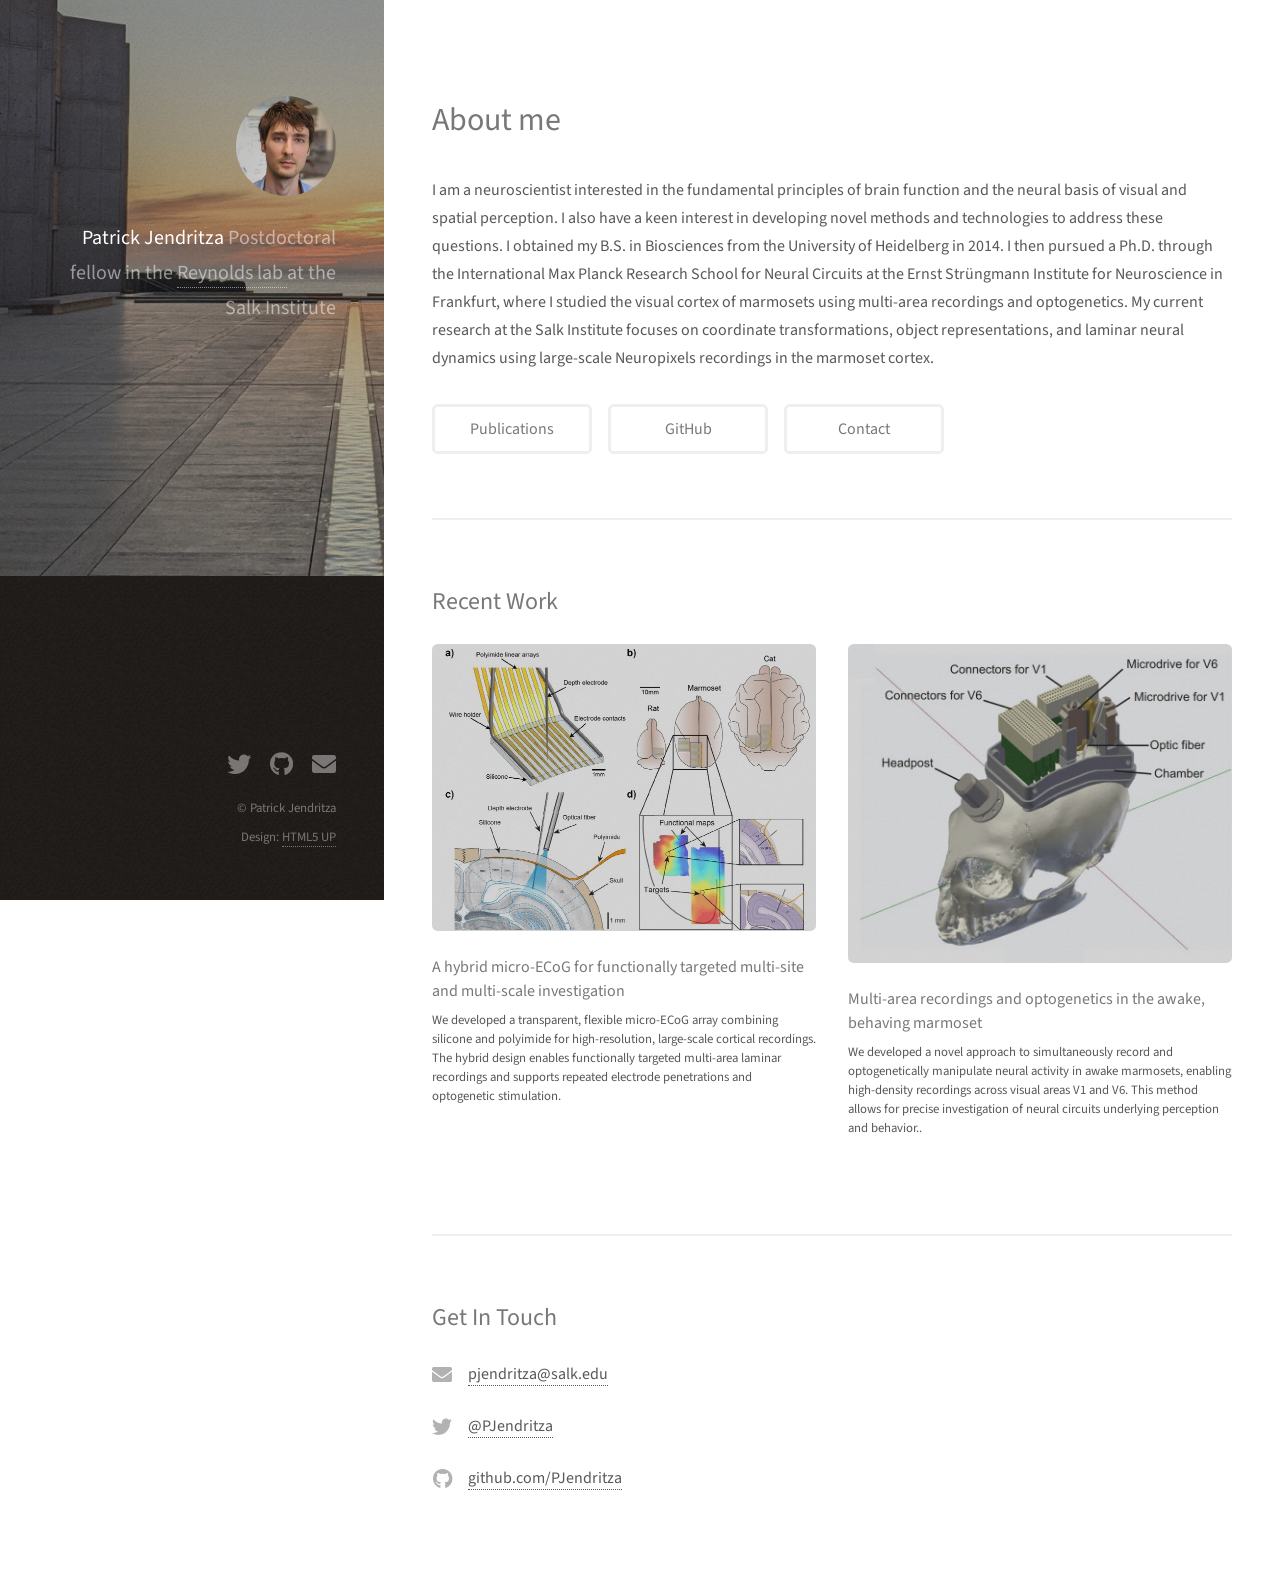
==== index.html @ 0cc7e385 "Update index.html" ====
<!DOCTYPE HTML>
<!--
	Strata by HTML5 UP
	html5up.net | @ajlkn
	Free for personal and commercial use under the CCA 3.0 license (html5up.net/license)
-->
<html>
	<head>
		<title>P.Jendritza</title>
		<meta charset="utf-8" />
		<meta name="viewport" content="width=device-width, initial-scale=1, user-scalable=no" />
		<link rel="stylesheet" href="assets/css/main.css" />
	</head>
	<body class="is-preload">

	<!-- Header -->
	<header id="header">
		<div class="inner">
			<a href="#" class="image avatar"><img src="images/avatar.jpg" alt="" /></a>
			<h1><strong>Patrick Jendritza</strong> <br />Postdoctoral fellow <br />in the <a href="https://reynolds.salk.edu/">Reynolds lab </a><br />at the Salk Institute</h1> 
		</div>
	</header>

	<!-- Main -->
	<div id="main">

		<!-- About -->
		<section id="about">
			<header class="major">
				<h2>About me</h2>
			</header>
			<p>I am a neuroscientist interested in the fundamental principles of brain function and the neural basis of visual and spatial perception. I also have a keen interest in developing novel methods and technologies to address these questions. I obtained my B.S. in Biosciences from the University of Heidelberg in 2014. I then pursued a Ph.D. through the International Max Planck Research School for Neural Circuits at the Ernst Strüngmann Institute for Neuroscience in Frankfurt, where I studied the visual cortex of marmosets using multi-area recordings and optogenetics. My current research at the Salk Institute focuses on coordinate transformations, object representations, and laminar neural dynamics using large-scale Neuropixels recordings in the marmoset cortex.
			</p>
		<ul class="actions">
			<li><a href="https://scholar.google.com/citations?user=TQZ0CTwAAAAJ" class="button" target="_blank">Publications</a></li>
			<li><a href="https://github.com/PJendritza" class="button" target="_blank">GitHub</a></li>
			<li><a href="#contact" class="button">Contact</a></li>

		</ul>

		</section>

		<!-- Research / Recent Work -->
		<section id="work">
			<h2>Recent Work</h2>
			<div class="row">
				<!-- Example work items -->
								<article class="col-6 col-12-xsmall work-item">
					<a href="https://www.biorxiv.org/content/10.1101/2024.12.18.629147" class="image fit thumb"><img src="images/thumbs/02.jpg" alt="" /></a>
					<h3>A hybrid micro-ECoG for functionally targeted multi-site and multi-scale investigation</h3>
					<p>We developed a transparent, flexible micro-ECoG array combining silicone and polyimide for high-resolution, large-scale cortical recordings. The hybrid design enables functionally targeted multi-area laminar recordings and supports repeated electrode penetrations and optogenetic stimulation.</p>
				</article>
				<article class="col-6 col-12-xsmall work-item">
					<a href="https://www.nature.com/articles/s41467-023-36217-5" class="image fit thumb"><img src="images/thumbs/01.jpg" alt="" /></a>
					<h3>Multi-area recordings and optogenetics in the awake, behaving marmoset</h3>
					<p>We developed a novel approach to simultaneously record and optogenetically manipulate neural activity in awake marmosets, enabling high-density recordings across visual areas V1 and V6. This method allows for precise investigation of neural circuits underlying perception and behavior..</p>
				</article>

			</div>
			<ul class="actions">
				
			</ul>
		</section>


		<!-- Contact -->
		<section id="contact">
			<h2>Get In Touch</h2>

			<div class="row">
				<div class="col-8 col-12-small">

				</div>
				<div class="col-8 col-12-small">
					<ul class="labeled-icons">
						<li>
							<h3 class="icon solid fa-envelope"><span class="label">Email</span></h3>
							<a href="mailto:pjendritza@salk.edu">pjendritza@salk.edu</a>
						</li>
						<li>
							<h3 class="icon brands fa-twitter"><span class="label">Twitter</span></h3>
							<a href="https://x.com/PJendritza">@PJendritza</a>
						</li>
						<li>
							<h3 class="icon brands fa-github"><span class="label">Github</span></h3>
							<a href="https://github.com/PJendritza">github.com/PJendritza</a>
						</li>
					</ul>
				</div>
			</div>
		</section>

	</div>

	<!-- Footer -->
	<footer id="footer">
		<div class="inner">
			<ul class="icons">
				<li><a href="https://x.com/PJendritza" class="icon brands fa-twitter"><span class="label">Twitter</span></a></li>
				<li><a href="https://github.com/PJendritza" class="icon brands fa-github"><span class="label">Github</span></a></li>
				<li><a href="mailto:pjendritza@salk.edu" class="icon solid fa-envelope"><span class="label">Email</span></a></li>
			</ul>
			<ul class="copyright">
				<li>&copy; Patrick Jendritza</li><li>Design: <a href="http://html5up.net">HTML5 UP</a></li>
			</ul>
		</div>
	</footer>

	<!-- Scripts -->
	<script src="assets/js/jquery.min.js"></script>
	<script src="assets/js/jquery.poptrox.min.js"></script>
	<script src="assets/js/browser.min.js"></script>
	<script src="assets/js/breakpoints.min.js"></script>
	<script src="assets/js/util.js"></script>
	<script src="assets/js/main.js"></script>

</body>
---- assets/css/main.css ----
@import url("fontawesome-all.min.css");
@import url("https://fonts.googleapis.com/css?family=Source+Sans+Pro:400,400italic");

/*
	Strata by HTML5 UP
	html5up.net | @ajlkn
	Free for personal and commercial use under the CCA 3.0 license (html5up.net/license)
*/

html, body, div, span, applet, object,
iframe, h1, h2, h3, h4, h5, h6, p, blockquote,
pre, a, abbr, acronym, address, big, cite,
code, del, dfn, em, img, ins, kbd, q, s, samp,
small, strike, strong, sub, sup, tt, var, b,
u, i, center, dl, dt, dd, ol, ul, li, fieldset,
form, label, legend, table, caption, tbody,
tfoot, thead, tr, th, td, article, aside,
canvas, details, embed, figure, figcaption,
footer, header, hgroup, menu, nav, output, ruby,
section, summary, time, mark, audio, video {
	margin: 0;
	padding: 0;
	border: 0;
	font-size: 100%;
	font: inherit;
	vertical-align: baseline;}

article, aside, details, figcaption, figure,
footer, header, hgroup, menu, nav, section {
	display: block;}

body {
	line-height: 1;
}

ol, ul {
	list-style: none;
}

blockquote, q {
	quotes: none;
}

	blockquote:before, blockquote:after, q:before, q:after {
		content: '';
		content: none;
	}

table {
	border-collapse: collapse;
	border-spacing: 0;
}

body {
	-webkit-text-size-adjust: none;
}

mark {
	background-color: transparent;
	color: inherit;
}

input::-moz-focus-inner {
	border: 0;
	padding: 0;
}

input, select, textarea {
	-moz-appearance: none;
	-webkit-appearance: none;
	-ms-appearance: none;
	appearance: none;
}

/* Basic */

	html {
		box-sizing: border-box;
	}

	*, *:before, *:after {
		box-sizing: inherit;
	}

	body {
		background: #fff;
	}

		body.is-preload *, body.is-preload *:before, body.is-preload *:after {
			-moz-animation: none !important;
			-webkit-animation: none !important;
			-ms-animation: none !important;
			animation: none !important;
			-moz-transition: none !important;
			-webkit-transition: none !important;
			-ms-transition: none !important;
			transition: none !important;
		}

	body, input, select, textarea {
		color: #585858;
		font-family: "Source Sans Pro", Helvetica, sans-serif;
		font-size: 16pt;
		font-weight: 400;
		line-height: 1.75em;
	}

	a {
		-moz-transition: color 0.2s ease-in-out, border-color 0.2s ease-in-out;
		-webkit-transition: color 0.2s ease-in-out, border-color 0.2s ease-in-out;
		-ms-transition: color 0.2s ease-in-out, border-color 0.2s ease-in-out;
		transition: color 0.2s ease-in-out, border-color 0.2s ease-in-out;
		border-bottom: dotted 1px;
		color: #49bf9d;
		text-decoration: none;
	}

		a:hover {
			border-bottom-color: transparent;
			color: #49bf9d !important;
			text-decoration: none;
		}

	strong, b {
		color: #787878;
		font-weight: 400;
	}

	em, i {
		font-style: italic;
	}

	p {
		margin: 0 0 2em 0;
	}

	h1, h2, h3, h4, h5, h6 {
		color: #787878;
		font-weight: 400;
		line-height: 1em;
		margin: 0 0 1em 0;
	}

		h1 a, h2 a, h3 a, h4 a, h5 a, h6 a {
			color: inherit;
			text-decoration: none;
		}

	h1 {
		font-size: 2em;
		line-height: 1.5em;
	}

	h2 {
		font-size: 1.5em;
		line-height: 1.5em;
	}

	h3 {
		font-size: 1.25em;
		line-height: 1.5em;
	}

	h4 {
		font-size: 1.1em;
		line-height: 1.5em;
	}

	h5 {
		font-size: 0.9em;
		line-height: 1.5em;
	}

	h6 {
		font-size: 0.7em;
		line-height: 1.5em;
	}

	sub {
		font-size: 0.8em;
		position: relative;
		top: 0.5em;
	}

	sup {
		font-size: 0.8em;
		position: relative;
		top: -0.5em;
	}

	hr {
		border: 0;
		border-bottom: solid 2px #efefef;
		margin: 2em 0;
	}

		hr.major {
			margin: 3em 0;
		}

	blockquote {
		border-left: solid 6px #efefef;
		font-style: italic;
		margin: 0 0 2em 0;
		padding: 0.5em 0 0.5em 1.5em;
	}

	code {
		background: #f7f7f7;
		border-radius: 0.35em;
		border: solid 2px #efefef;
		font-family: "Courier New", monospace;
		font-size: 0.9em;
		margin: 0 0.25em;
		padding: 0.25em 0.65em;
	}

	pre {
		-webkit-overflow-scrolling: touch;
		font-family: "Courier New", monospace;
		font-size: 0.9em;
		margin: 0 0 2em 0;
	}

		pre code {
			display: block;
			line-height: 1.75em;
			padding: 1em 1.5em;
			overflow-x: auto;
		}

	.align-left {
		text-align: left;
	}

	.align-center {
		text-align: center;
	}

	.align-right {
		text-align: right;
	}

/* Container */

	.container {
		margin: 0 auto;
		max-width: calc(100% - 4em);
		width: 100%;
	}

		.container.xsmall {
			width: 25%;
		}

		.container.small {
			width: 50%;
		}

		.container.medium {
			width: 75%;
		}

		.container.large {
			width: 125%;
		}

		.container.xlarge {
			width: 150%;
		}

		.container.max {
			width: 100%;
		}

		@media screen and (max-width: 980px) {

			.container {
				width: 100% !important;
				max-width: 100% !important;
			}

		}

		@media screen and (max-width: 480px) {

			.container {
				max-width: calc(100% - 3em);
			}

		}

/* Row */

	.row {
		display: flex;
		flex-wrap: wrap;
		box-sizing: border-box;
		align-items: stretch;
	}

		.row > * {
			box-sizing: border-box;
		}

		.row.gtr-uniform > * > :last-child {
			margin-bottom: 0;
		}

		.row.aln-left {
			justify-content: flex-start;
		}

		.row.aln-center {
			justify-content: center;
		}

		.row.aln-right {
			justify-content: flex-end;
		}

		.row.aln-top {
			align-items: flex-start;
		}

		.row.aln-middle {
			align-items: center;
		}

		.row.aln-bottom {
			align-items: flex-end;
		}

		.row > .imp {
			order: -1;
		}

		.row > .col-1 {
			width: 8.33333%;
		}

		.row > .off-1 {
			margin-left: 8.33333%;
		}

		.row > .col-2 {
			width: 16.66667%;
		}

		.row > .off-2 {
			margin-left: 16.66667%;
		}

		.row > .col-3 {
			width: 25%;
		}

		.row > .off-3 {
			margin-left: 25%;
		}

		.row > .col-4 {
			width: 33.33333%;
		}

		.row > .off-4 {
			margin-left: 33.33333%;
		}

		.row > .col-5 {
			width: 41.66667%;
		}

		.row > .off-5 {
			margin-left: 41.66667%;
		}

		.row > .col-6 {
			width: 50%;
		}

		.row > .off-6 {
			margin-left: 50%;
		}

		.row > .col-7 {
			width: 58.33333%;
		}

		.row > .off-7 {
			margin-left: 58.33333%;
		}

		.row > .col-8 {
			width: 66.66667%;
		}

		.row > .off-8 {
			margin-left: 66.66667%;
		}

		.row > .col-9 {
			width: 75%;
		}

		.row > .off-9 {
			margin-left: 75%;
		}

		.row > .col-10 {
			width: 83.33333%;
		}

		.row > .off-10 {
			margin-left: 83.33333%;
		}

		.row > .col-11 {
			width: 91.66667%;
		}

		.row > .off-11 {
			margin-left: 91.66667%;
		}

		.row > .col-12 {
			width: 100%;
		}

		.row > .off-12 {
			margin-left: 100%;
		}

		.row.gtr-0 {
			margin-top: 0;
			margin-left: 0em;
		}

			.row.gtr-0 > * {
				padding: 0 0 0 0em;
			}

			.row.gtr-0.gtr-uniform {
				margin-top: 0em;
			}

				.row.gtr-0.gtr-uniform > * {
					padding-top: 0em;
				}

		.row.gtr-25 {
			margin-top: 0;
			margin-left: -0.625em;
		}

			.row.gtr-25 > * {
				padding: 0 0 0 0.625em;
			}

			.row.gtr-25.gtr-uniform {
				margin-top: -0.625em;
			}

				.row.gtr-25.gtr-uniform > * {
					padding-top: 0.625em;
				}

		.row.gtr-50 {
			margin-top: 0;
			margin-left: -1.25em;
		}

			.row.gtr-50 > * {
				padding: 0 0 0 1.25em;
			}

			.row.gtr-50.gtr-uniform {
				margin-top: -1.25em;
			}

				.row.gtr-50.gtr-uniform > * {
					padding-top: 1.25em;
				}

		.row {
			margin-top: 0;
			margin-left: -2.5em;
		}

			.row > * {
				padding: 0 0 0 2.5em;
			}

			.row.gtr-uniform {
				margin-top: -2.5em;
			}

				.row.gtr-uniform > * {
					padding-top: 2.5em;
				}

		.row.gtr-150 {
			margin-top: 0;
			margin-left: -3.75em;
		}

			.row.gtr-150 > * {
				padding: 0 0 0 3.75em;
			}

			.row.gtr-150.gtr-uniform {
				margin-top: -3.75em;
			}

				.row.gtr-150.gtr-uniform > * {
					padding-top: 3.75em;
				}

		.row.gtr-200 {
			margin-top: 0;
			margin-left: -5em;
		}

			.row.gtr-200 > * {
				padding: 0 0 0 5em;
			}

			.row.gtr-200.gtr-uniform {
				margin-top: -5em;
			}

				.row.gtr-200.gtr-uniform > * {
					padding-top: 5em;
				}

		@media screen and (max-width: 1800px) {

			.row {
				display: flex;
				flex-wrap: wrap;
				box-sizing: border-box;
				align-items: stretch;
			}

				.row > * {
					box-sizing: border-box;
				}

				.row.gtr-uniform > * > :last-child {
					margin-bottom: 0;
				}

				.row.aln-left {
					justify-content: flex-start;
				}

				.row.aln-center {
					justify-content: center;
				}

				.row.aln-right {
					justify-content: flex-end;
				}

				.row.aln-top {
					align-items: flex-start;
				}

				.row.aln-middle {
					align-items: center;
				}

				.row.aln-bottom {
					align-items: flex-end;
				}

				.row > .imp-xlarge {
					order: -1;
				}

				.row > .col-1-xlarge {
					width: 8.33333%;
				}

				.row > .off-1-xlarge {
					margin-left: 8.33333%;
				}

				.row > .col-2-xlarge {
					width: 16.66667%;
				}

				.row > .off-2-xlarge {
					margin-left: 16.66667%;
				}

				.row > .col-3-xlarge {
					width: 25%;
				}

				.row > .off-3-xlarge {
					margin-left: 25%;
				}

				.row > .col-4-xlarge {
					width: 33.33333%;
				}

				.row > .off-4-xlarge {
					margin-left: 33.33333%;
				}

				.row > .col-5-xlarge {
					width: 41.66667%;
				}

				.row > .off-5-xlarge {
					margin-left: 41.66667%;
				}

				.row > .col-6-xlarge {
					width: 50%;
				}

				.row > .off-6-xlarge {
					margin-left: 50%;
				}

				.row > .col-7-xlarge {
					width: 58.33333%;
				}

				.row > .off-7-xlarge {
					margin-left: 58.33333%;
				}

				.row > .col-8-xlarge {
					width: 66.66667%;
				}

				.row > .off-8-xlarge {
					margin-left: 66.66667%;
				}

				.row > .col-9-xlarge {
					width: 75%;
				}

				.row > .off-9-xlarge {
					margin-left: 75%;
				}

				.row > .col-10-xlarge {
					width: 83.33333%;
				}

				.row > .off-10-xlarge {
					margin-left: 83.33333%;
				}

				.row > .col-11-xlarge {
					width: 91.66667%;
				}

				.row > .off-11-xlarge {
					margin-left: 91.66667%;
				}

				.row > .col-12-xlarge {
					width: 100%;
				}

				.row > .off-12-xlarge {
					margin-left: 100%;
				}

				.row.gtr-0 {
					margin-top: 0;
					margin-left: 0em;
				}

					.row.gtr-0 > * {
						padding: 0 0 0 0em;
					}

					.row.gtr-0.gtr-uniform {
						margin-top: 0em;
					}

						.row.gtr-0.gtr-uniform > * {
							padding-top: 0em;
						}

				.row.gtr-25 {
					margin-top: 0;
					margin-left: -0.625em;
				}

					.row.gtr-25 > * {
						padding: 0 0 0 0.625em;
					}

					.row.gtr-25.gtr-uniform {
						margin-top: -0.625em;
					}

						.row.gtr-25.gtr-uniform > * {
							padding-top: 0.625em;
						}

				.row.gtr-50 {
					margin-top: 0;
					margin-left: -1.25em;
				}

					.row.gtr-50 > * {
						padding: 0 0 0 1.25em;
					}

					.row.gtr-50.gtr-uniform {
						margin-top: -1.25em;
					}

						.row.gtr-50.gtr-uniform > * {
							padding-top: 1.25em;
						}

				.row {
					margin-top: 0;
					margin-left: -2.5em;
				}

					.row > * {
						padding: 0 0 0 2.5em;
					}

					.row.gtr-uniform {
						margin-top: -2.5em;
					}

						.row.gtr-uniform > * {
							padding-top: 2.5em;
						}

				.row.gtr-150 {
					margin-top: 0;
					margin-left: -3.75em;
				}

					.row.gtr-150 > * {
						padding: 0 0 0 3.75em;
					}

					.row.gtr-150.gtr-uniform {
						margin-top: -3.75em;
					}

						.row.gtr-150.gtr-uniform > * {
							padding-top: 3.75em;
						}

				.row.gtr-200 {
					margin-top: 0;
					margin-left: -5em;
				}

					.row.gtr-200 > * {
						padding: 0 0 0 5em;
					}

					.row.gtr-200.gtr-uniform {
						margin-top: -5em;
					}

						.row.gtr-200.gtr-uniform > * {
							padding-top: 5em;
						}

		}

		@media screen and (max-width: 1280px) {

			.row {
				display: flex;
				flex-wrap: wrap;
				box-sizing: border-box;
				align-items: stretch;
			}

				.row > * {
					box-sizing: border-box;
				}

				.row.gtr-uniform > * > :last-child {
					margin-bottom: 0;
				}

				.row.aln-left {
					justify-content: flex-start;
				}

				.row.aln-center {
					justify-content: center;
				}

				.row.aln-right {
					justify-content: flex-end;
				}

				.row.aln-top {
					align-items: flex-start;
				}

				.row.aln-middle {
					align-items: center;
				}

				.row.aln-bottom {
					align-items: flex-end;
				}

				.row > .imp-large {
					order: -1;
				}

				.row > .col-1-large {
					width: 8.33333%;
				}

				.row > .off-1-large {
					margin-left: 8.33333%;
				}

				.row > .col-2-large {
					width: 16.66667%;
				}

				.row > .off-2-large {
					margin-left: 16.66667%;
				}

				.row > .col-3-large {
					width: 25%;
				}

				.row > .off-3-large {
					margin-left: 25%;
				}

				.row > .col-4-large {
					width: 33.33333%;
				}

				.row > .off-4-large {
					margin-left: 33.33333%;
				}

				.row > .col-5-large {
					width: 41.66667%;
				}

				.row > .off-5-large {
					margin-left: 41.66667%;
				}

				.row > .col-6-large {
					width: 50%;
				}

				.row > .off-6-large {
					margin-left: 50%;
				}

				.row > .col-7-large {
					width: 58.33333%;
				}

				.row > .off-7-large {
					margin-left: 58.33333%;
				}

				.row > .col-8-large {
					width: 66.66667%;
				}

				.row > .off-8-large {
					margin-left: 66.66667%;
				}

				.row > .col-9-large {
					width: 75%;
				}

				.row > .off-9-large {
					margin-left: 75%;
				}

				.row > .col-10-large {
					width: 83.33333%;
				}

				.row > .off-10-large {
					margin-left: 83.33333%;
				}

				.row > .col-11-large {
					width: 91.66667%;
				}

				.row > .off-11-large {
					margin-left: 91.66667%;
				}

				.row > .col-12-large {
					width: 100%;
				}

				.row > .off-12-large {
					margin-left: 100%;
				}

				.row.gtr-0 {
					margin-top: 0;
					margin-left: 0em;
				}

					.row.gtr-0 > * {
						padding: 0 0 0 0em;
					}

					.row.gtr-0.gtr-uniform {
						margin-top: 0em;
					}

						.row.gtr-0.gtr-uniform > * {
							padding-top: 0em;
						}

				.row.gtr-25 {
					margin-top: 0;
					margin-left: -0.5em;
				}

					.row.gtr-25 > * {
						padding: 0 0 0 0.5em;
					}

					.row.gtr-25.gtr-uniform {
						margin-top: -0.5em;
					}

						.row.gtr-25.gtr-uniform > * {
							padding-top: 0.5em;
						}

				.row.gtr-50 {
					margin-top: 0;
					margin-left: -1em;
				}

					.row.gtr-50 > * {
						padding: 0 0 0 1em;
					}

					.row.gtr-50.gtr-uniform {
						margin-top: -1em;
					}

						.row.gtr-50.gtr-uniform > * {
							padding-top: 1em;
						}

				.row {
					margin-top: 0;
					margin-left: -2em;
				}

					.row > * {
						padding: 0 0 0 2em;
					}

					.row.gtr-uniform {
						margin-top: -2em;
					}

						.row.gtr-uniform > * {
							padding-top: 2em;
						}

				.row.gtr-150 {
					margin-top: 0;
					margin-left: -3em;
				}

					.row.gtr-150 > * {
						padding: 0 0 0 3em;
					}

					.row.gtr-150.gtr-uniform {
						margin-top: -3em;
					}

						.row.gtr-150.gtr-uniform > * {
							padding-top: 3em;
						}

				.row.gtr-200 {
					margin-top: 0;
					margin-left: -4em;
				}

					.row.gtr-200 > * {
						padding: 0 0 0 4em;
					}

					.row.gtr-200.gtr-uniform {
						margin-top: -4em;
					}

						.row.gtr-200.gtr-uniform > * {
							padding-top: 4em;
						}

		}

		@media screen and (max-width: 980px) {

			.row {
				display: flex;
				flex-wrap: wrap;
				box-sizing: border-box;
				align-items: stretch;
			}

				.row > * {
					box-sizing: border-box;
				}

				.row.gtr-uniform > * > :last-child {
					margin-bottom: 0;
				}

				.row.aln-left {
					justify-content: flex-start;
				}

				.row.aln-center {
					justify-content: center;
				}

				.row.aln-right {
					justify-content: flex-end;
				}

				.row.aln-top {
					align-items: flex-start;
				}

				.row.aln-middle {
					align-items: center;
				}

				.row.aln-bottom {
					align-items: flex-end;
				}

				.row > .imp-medium {
					order: -1;
				}

				.row > .col-1-medium {
					width: 8.33333%;
				}

				.row > .off-1-medium {
					margin-left: 8.33333%;
				}

				.row > .col-2-medium {
					width: 16.66667%;
				}

				.row > .off-2-medium {
					margin-left: 16.66667%;
				}

				.row > .col-3-medium {
					width: 25%;
				}

				.row > .off-3-medium {
					margin-left: 25%;
				}

				.row > .col-4-medium {
					width: 33.33333%;
				}

				.row > .off-4-medium {
					margin-left: 33.33333%;
				}

				.row > .col-5-medium {
					width: 41.66667%;
				}

				.row > .off-5-medium {
					margin-left: 41.66667%;
				}

				.row > .col-6-medium {
					width: 50%;
				}

				.row > .off-6-medium {
					margin-left: 50%;
				}

				.row > .col-7-medium {
					width: 58.33333%;
				}

				.row > .off-7-medium {
					margin-left: 58.33333%;
				}

				.row > .col-8-medium {
					width: 66.66667%;
				}

				.row > .off-8-medium {
					margin-left: 66.66667%;
				}

				.row > .col-9-medium {
					width: 75%;
				}

				.row > .off-9-medium {
					margin-left: 75%;
				}

				.row > .col-10-medium {
					width: 83.33333%;
				}

				.row > .off-10-medium {
					margin-left: 83.33333%;
				}

				.row > .col-11-medium {
					width: 91.66667%;
				}

				.row > .off-11-medium {
					margin-left: 91.66667%;
				}

				.row > .col-12-medium {
					width: 100%;
				}

				.row > .off-12-medium {
					margin-left: 100%;
				}

				.row.gtr-0 {
					margin-top: 0;
					margin-left: 0em;
				}

					.row.gtr-0 > * {
						padding: 0 0 0 0em;
					}

					.row.gtr-0.gtr-uniform {
						margin-top: 0em;
					}

						.row.gtr-0.gtr-uniform > * {
							padding-top: 0em;
						}

				.row.gtr-25 {
					margin-top: 0;
					margin-left: -0.5em;
				}

					.row.gtr-25 > * {
						padding: 0 0 0 0.5em;
					}

					.row.gtr-25.gtr-uniform {
						margin-top: -0.5em;
					}

						.row.gtr-25.gtr-uniform > * {
							padding-top: 0.5em;
						}

				.row.gtr-50 {
					margin-top: 0;
					margin-left: -1em;
				}

					.row.gtr-50 > * {
						padding: 0 0 0 1em;
					}

					.row.gtr-50.gtr-uniform {
						margin-top: -1em;
					}

						.row.gtr-50.gtr-uniform > * {
							padding-top: 1em;
						}

				.row {
					margin-top: 0;
					margin-left: -2em;
				}

					.row > * {
						padding: 0 0 0 2em;
					}

					.row.gtr-uniform {
						margin-top: -2em;
					}

						.row.gtr-uniform > * {
							padding-top: 2em;
						}

				.row.gtr-150 {
					margin-top: 0;
					margin-left: -3em;
				}

					.row.gtr-150 > * {
						padding: 0 0 0 3em;
					}

					.row.gtr-150.gtr-uniform {
						margin-top: -3em;
					}

						.row.gtr-150.gtr-uniform > * {
							padding-top: 3em;
						}

				.row.gtr-200 {
					margin-top: 0;
					margin-left: -4em;
				}

					.row.gtr-200 > * {
						padding: 0 0 0 4em;
					}

					.row.gtr-200.gtr-uniform {
						margin-top: -4em;
					}

						.row.gtr-200.gtr-uniform > * {
							padding-top: 4em;
						}

		}

		@media screen and (max-width: 736px) {

			.row {
				display: flex;
				flex-wrap: wrap;
				box-sizing: border-box;
				align-items: stretch;
			}

				.row > * {
					box-sizing: border-box;
				}

				.row.gtr-uniform > * > :last-child {
					margin-bottom: 0;
				}

				.row.aln-left {
					justify-content: flex-start;
				}

				.row.aln-center {
					justify-content: center;
				}

				.row.aln-right {
					justify-content: flex-end;
				}

				.row.aln-top {
					align-items: flex-start;
				}

				.row.aln-middle {
					align-items: center;
				}

				.row.aln-bottom {
					align-items: flex-end;
				}

				.row > .imp-small {
					order: -1;
				}

				.row > .col-1-small {
					width: 8.33333%;
				}

				.row > .off-1-small {
					margin-left: 8.33333%;
				}

				.row > .col-2-small {
					width: 16.66667%;
				}

				.row > .off-2-small {
					margin-left: 16.66667%;
				}

				.row > .col-3-small {
					width: 25%;
				}

				.row > .off-3-small {
					margin-left: 25%;
				}

				.row > .col-4-small {
					width: 33.33333%;
				}

				.row > .off-4-small {
					margin-left: 33.33333%;
				}

				.row > .col-5-small {
					width: 41.66667%;
				}

				.row > .off-5-small {
					margin-left: 41.66667%;
				}

				.row > .col-6-small {
					width: 50%;
				}

				.row > .off-6-small {
					margin-left: 50%;
				}

				.row > .col-7-small {
					width: 58.33333%;
				}

				.row > .off-7-small {
					margin-left: 58.33333%;
				}

				.row > .col-8-small {
					width: 66.66667%;
				}

				.row > .off-8-small {
					margin-left: 66.66667%;
				}

				.row > .col-9-small {
					width: 75%;
				}

				.row > .off-9-small {
					margin-left: 75%;
				}

				.row > .col-10-small {
					width: 83.33333%;
				}

				.row > .off-10-small {
					margin-left: 83.33333%;
				}

				.row > .col-11-small {
					width: 91.66667%;
				}

				.row > .off-11-small {
					margin-left: 91.66667%;
				}

				.row > .col-12-small {
					width: 100%;
				}

				.row > .off-12-small {
					margin-left: 100%;
				}

				.row.gtr-0 {
					margin-top: 0;
					margin-left: 0em;
				}

					.row.gtr-0 > * {
						padding: 0 0 0 0em;
					}

					.row.gtr-0.gtr-uniform {
						margin-top: 0em;
					}

						.row.gtr-0.gtr-uniform > * {
							padding-top: 0em;
						}

				.row.gtr-25 {
					margin-top: 0;
					margin-left: -0.375em;
				}

					.row.gtr-25 > * {
						padding: 0 0 0 0.375em;
					}

					.row.gtr-25.gtr-uniform {
						margin-top: -0.375em;
					}

						.row.gtr-25.gtr-uniform > * {
							padding-top: 0.375em;
						}

				.row.gtr-50 {
					margin-top: 0;
					margin-left: -0.75em;
				}

					.row.gtr-50 > * {
						padding: 0 0 0 0.75em;
					}

					.row.gtr-50.gtr-uniform {
						margin-top: -0.75em;
					}

						.row.gtr-50.gtr-uniform > * {
							padding-top: 0.75em;
						}

				.row {
					margin-top: 0;
					margin-left: -1.5em;
				}

					.row > * {
						padding: 0 0 0 1.5em;
					}

					.row.gtr-uniform {
						margin-top: -1.5em;
					}

						.row.gtr-uniform > * {
							padding-top: 1.5em;
						}

				.row.gtr-150 {
					margin-top: 0;
					margin-left: -2.25em;
				}

					.row.gtr-150 > * {
						padding: 0 0 0 2.25em;
					}

					.row.gtr-150.gtr-uniform {
						margin-top: -2.25em;
					}

						.row.gtr-150.gtr-uniform > * {
							padding-top: 2.25em;
						}

				.row.gtr-200 {
					margin-top: 0;
					margin-left: -3em;
				}

					.row.gtr-200 > * {
						padding: 0 0 0 3em;
					}

					.row.gtr-200.gtr-uniform {
						margin-top: -3em;
					}

						.row.gtr-200.gtr-uniform > * {
							padding-top: 3em;
						}

		}

		@media screen and (max-width: 480px) {

			.row {
				display: flex;
				flex-wrap: wrap;
				box-sizing: border-box;
				align-items: stretch;
			}

				.row > * {
					box-sizing: border-box;
				}

				.row.gtr-uniform > * > :last-child {
					margin-bottom: 0;
				}

				.row.aln-left {
					justify-content: flex-start;
				}

				.row.aln-center {
					justify-content: center;
				}

				.row.aln-right {
					justify-content: flex-end;
				}

				.row.aln-top {
					align-items: flex-start;
				}

				.row.aln-middle {
					align-items: center;
				}

				.row.aln-bottom {
					align-items: flex-end;
				}

				.row > .imp-xsmall {
					order: -1;
				}

				.row > .col-1-xsmall {
					width: 8.33333%;
				}

				.row > .off-1-xsmall {
					margin-left: 8.33333%;
				}

				.row > .col-2-xsmall {
					width: 16.66667%;
				}

				.row > .off-2-xsmall {
					margin-left: 16.66667%;
				}

				.row > .col-3-xsmall {
					width: 25%;
				}

				.row > .off-3-xsmall {
					margin-left: 25%;
				}

				.row > .col-4-xsmall {
					width: 33.33333%;
				}

				.row > .off-4-xsmall {
					margin-left: 33.33333%;
				}

				.row > .col-5-xsmall {
					width: 41.66667%;
				}

				.row > .off-5-xsmall {
					margin-left: 41.66667%;
				}

				.row > .col-6-xsmall {
					width: 50%;
				}

				.row > .off-6-xsmall {
					margin-left: 50%;
				}

				.row > .col-7-xsmall {
					width: 58.33333%;
				}

				.row > .off-7-xsmall {
					margin-left: 58.33333%;
				}

				.row > .col-8-xsmall {
					width: 66.66667%;
				}

				.row > .off-8-xsmall {
					margin-left: 66.66667%;
				}

				.row > .col-9-xsmall {
					width: 75%;
				}

				.row > .off-9-xsmall {
					margin-left: 75%;
				}

				.row > .col-10-xsmall {
					width: 83.33333%;
				}

				.row > .off-10-xsmall {
					margin-left: 83.33333%;
				}

				.row > .col-11-xsmall {
					width: 91.66667%;
				}

				.row > .off-11-xsmall {
					margin-left: 91.66667%;
				}

				.row > .col-12-xsmall {
					width: 100%;
				}

				.row > .off-12-xsmall {
					margin-left: 100%;
				}

				.row.gtr-0 {
					margin-top: 0;
					margin-left: 0em;
				}

					.row.gtr-0 > * {
						padding: 0 0 0 0em;
					}

					.row.gtr-0.gtr-uniform {
						margin-top: 0em;
					}

						.row.gtr-0.gtr-uniform > * {
							padding-top: 0em;
						}

				.row.gtr-25 {
					margin-top: 0;
					margin-left: -0.375em;
				}

					.row.gtr-25 > * {
						padding: 0 0 0 0.375em;
					}

					.row.gtr-25.gtr-uniform {
						margin-top: -0.375em;
					}

						.row.gtr-25.gtr-uniform > * {
							padding-top: 0.375em;
						}

				.row.gtr-50 {
					margin-top: 0;
					margin-left: -0.75em;
				}

					.row.gtr-50 > * {
						padding: 0 0 0 0.75em;
					}

					.row.gtr-50.gtr-uniform {
						margin-top: -0.75em;
					}

						.row.gtr-50.gtr-uniform > * {
							padding-top: 0.75em;
						}

				.row {
					margin-top: 0;
					margin-left: -1.5em;
				}

					.row > * {
						padding: 0 0 0 1.5em;
					}

					.row.gtr-uniform {
						margin-top: -1.5em;
					}

						.row.gtr-uniform > * {
							padding-top: 1.5em;
						}

				.row.gtr-150 {
					margin-top: 0;
					margin-left: -2.25em;
				}

					.row.gtr-150 > * {
						padding: 0 0 0 2.25em;
					}

					.row.gtr-150.gtr-uniform {
						margin-top: -2.25em;
					}

						.row.gtr-150.gtr-uniform > * {
							padding-top: 2.25em;
						}

				.row.gtr-200 {
					margin-top: 0;
					margin-left: -3em;
				}

					.row.gtr-200 > * {
						padding: 0 0 0 3em;
					}

					.row.gtr-200.gtr-uniform {
						margin-top: -3em;
					}

						.row.gtr-200.gtr-uniform > * {
							padding-top: 3em;
						}

		}

/* Section/Article */

	section.special, article.special {
		text-align: center;
	}

	header p {
		color: #b2b2b2;
		position: relative;
		margin: 0 0 1.5em 0;
	}

	header h2 + p {
		font-size: 1.25em;
		margin-top: -1em;
		line-height: 1.5em;
	}

	header h3 + p {
		font-size: 1.1em;
		margin-top: -0.8em;
		line-height: 1.5em;
	}

	header h4 + p,
	header h5 + p,
	header h6 + p {
		font-size: 0.9em;
		margin-top: -0.6em;
		line-height: 1.5em;
	}

	header.major h2 {
		font-size: 2em;
	}

/* Form */

	form {
		margin: 0 0 2em 0;
	}

	label {
		color: #787878;
		display: block;
		font-size: 0.9em;
		font-weight: 400;
		margin: 0 0 1em 0;
	}

	input[type="text"],
	input[type="password"],
	input[type="email"],
	select,
	textarea {
		-moz-appearance: none;
		-webkit-appearance: none;
		-ms-appearance: none;
		appearance: none;
		background: #f7f7f7;
		border-radius: 0.35em;
		border: solid 2px transparent;
		color: inherit;
		display: block;
		outline: 0;
		padding: 0 0.75em;
		text-decoration: none;
		width: 100%;
	}

		input[type="text"]:invalid,
		input[type="password"]:invalid,
		input[type="email"]:invalid,
		select:invalid,
		textarea:invalid {
			box-shadow: none;
		}

		input[type="text"]:focus,
		input[type="password"]:focus,
		input[type="email"]:focus,
		select:focus,
		textarea:focus {
			border-color: #49bf9d;
		}

	select {
		background-image: url("data:image/svg+xml;charset=utf8,%3Csvg xmlns='http://www.w3.org/2000/svg' width='40' height='40' preserveAspectRatio='none' viewBox='0 0 40 40'%3E%3Cpath d='M9.4,12.3l10.4,10.4l10.4-10.4c0.2-0.2,0.5-0.4,0.9-0.4c0.3,0,0.6,0.1,0.9,0.4l3.3,3.3c0.2,0.2,0.4,0.5,0.4,0.9 c0,0.4-0.1,0.6-0.4,0.9L20.7,31.9c-0.2,0.2-0.5,0.4-0.9,0.4c-0.3,0-0.6-0.1-0.9-0.4L4.3,17.3c-0.2-0.2-0.4-0.5-0.4-0.9 c0-0.4,0.1-0.6,0.4-0.9l3.3-3.3c0.2-0.2,0.5-0.4,0.9-0.4S9.1,12.1,9.4,12.3z' fill='%23dfdfdf' /%3E%3C/svg%3E");
		background-size: 1.25rem;
		background-repeat: no-repeat;
		background-position: calc(100% - 1rem) center;
		height: 2.75em;
		padding-right: 2.75em;
		text-overflow: ellipsis;
	}

		select option {
			color: #787878;
			background: #fff;
		}

		select:focus::-ms-value {
			background-color: transparent;
		}

		select::-ms-expand {
			display: none;
		}

	input[type="text"],
	input[type="password"],
	input[type="email"],
	select {
		height: 2.75em;
	}

	textarea {
		padding: 0.75em;
	}

	input[type="checkbox"],
	input[type="radio"] {
		-moz-appearance: none;
		-webkit-appearance: none;
		-ms-appearance: none;
		appearance: none;
		display: block;
		float: left;
		margin-right: -2em;
		opacity: 0;
		width: 1em;
		z-index: -1;
	}

		input[type="checkbox"] + label,
		input[type="radio"] + label {
			text-decoration: none;
			color: #585858;
			cursor: pointer;
			display: inline-block;
			font-size: 1em;
			font-weight: 400;
			padding-left: 2.4em;
			padding-right: 0.75em;
			position: relative;
		}

			input[type="checkbox"] + label:before,
			input[type="radio"] + label:before {
				-moz-osx-font-smoothing: grayscale;
				-webkit-font-smoothing: antialiased;
				display: inline-block;
				font-style: normal;
				font-variant: normal;
				text-rendering: auto;
				line-height: 1;
				text-transform: none !important;
				font-family: 'Font Awesome 5 Free';
				font-weight: 900;
			}

			input[type="checkbox"] + label:before,
			input[type="radio"] + label:before {
				background: #f7f7f7;
				border-radius: 0.35em;
				border: solid 2px transparent;
				content: '';
				display: inline-block;
				font-size: 0.8em;
				height: 2.0625em;
				left: 0;
				line-height: 1.85625em;
				position: absolute;
				text-align: center;
				top: 0;
				width: 2.0625em;
			}

		input[type="checkbox"]:checked + label:before,
		input[type="radio"]:checked + label:before {
			background: #787878;
			border-color: #787878;
			color: #fff;
			content: '\f00c';
		}

		input[type="checkbox"]:focus + label:before,
		input[type="radio"]:focus + label:before {
			border-color: #49bf9d;
		}

	input[type="checkbox"] + label:before {
		border-radius: 0.35em;
	}

	input[type="radio"] + label:before {
		border-radius: 100%;
	}

	::-webkit-input-placeholder {
		color: #b2b2b2 !important;
		opacity: 1.0;
	}

	:-moz-placeholder {
		color: #b2b2b2 !important;
		opacity: 1.0;
	}

	::-moz-placeholder {
		color: #b2b2b2 !important;
		opacity: 1.0;
	}

	:-ms-input-placeholder {
		color: #b2b2b2 !important;
		opacity: 1.0;
	}

/* Box */

	.box {
		border-radius: 0.35em;
		border: solid 2px #efefef;
		margin-bottom: 2em;
		padding: 1.5em;
	}

		.box > :last-child,
		.box > :last-child > :last-child,
		.box > :last-child > :last-child > :last-child {
			margin-bottom: 0;
		}

		.box.alt {
			border: 0;
			border-radius: 0;
			padding: 0;
		}

/* Icon */

	.icon {
		text-decoration: none;
		border-bottom: none;
		position: relative;
	}

		.icon:before {
			-moz-osx-font-smoothing: grayscale;
			-webkit-font-smoothing: antialiased;
			display: inline-block;
			font-style: normal;
			font-variant: normal;
			text-rendering: auto;
			line-height: 1;
			text-transform: none !important;
			font-family: 'Font Awesome 5 Free';
			font-weight: 400;
		}

		.icon > .label {
			display: none;
		}

		.icon:before {
			line-height: inherit;
		}

		.icon.solid:before {
			font-weight: 900;
		}

		.icon.brands:before {
			font-family: 'Font Awesome 5 Brands';
		}

/* Image */

	.image {
		border-radius: 0.35em;
		border: 0;
		display: inline-block;
		position: relative;
	}

		.image:before {
			-moz-transition: opacity 0.2s ease-in-out;
			-webkit-transition: opacity 0.2s ease-in-out;
			-ms-transition: opacity 0.2s ease-in-out;
			transition: opacity 0.2s ease-in-out;
			background: url("images/overlay.png");
			border-radius: 0.35em;
			content: '';
			display: block;
			height: 100%;
			left: 0;
			opacity: 0.5;
			position: absolute;
			top: 0;
			width: 100%;
		}

		.image.thumb {
			text-align: center;
		}

			.image.thumb:after {
				-moz-transition: opacity 0.2s ease-in-out;
				-webkit-transition: opacity 0.2s ease-in-out;
				-ms-transition: opacity 0.2s ease-in-out;
				transition: opacity 0.2s ease-in-out;
				border-radius: 0.35em;
				border: solid 3px rgba(255, 255, 255, 0.5);
				color: #fff;
				content: 'View';
				display: inline-block;
				font-size: 0.8em;
				font-weight: 400;
				left: 50%;
				line-height: 2.25em;
				margin: -1.25em 0 0 -3em;
				opacity: 0;
				padding: 0 1.5em;
				position: absolute;
				text-align: center;
				text-decoration: none;
				top: 50%;
				white-space: nowrap;
			}

			.image.thumb:hover:after {
				opacity: 1.0;
			}

			.image.thumb:hover:before {
				background: url("images/overlay.png"), url("images/overlay.png");
				opacity: 1.0;
			}

		.image img {
			border-radius: 0.35em;
			display: block;
		}

		.image.left {
			float: left;
			margin: 0 1.5em 1em 0;
			top: 0.25em;
		}

		.image.right {
			float: right;
			margin: 0 0 1em 1.5em;
			top: 0.25em;
		}

		.image.left, .image.right {
			max-width: 40%;
		}

			.image.left img, .image.right img {
				width: 100%;
			}

		.image.fit {
			display: block;
			margin: 0 0 2em 0;
			width: 100%;
		}

			.image.fit img {
				width: 100%;
			}

		.image.avatar {
			border-radius: 100%;
		}

			.image.avatar:before {
				display: none;
			}

			.image.avatar img {
				border-radius: 100%;
				width: 100%;
			}

/* List */

	ol {
		list-style: decimal;
		margin: 0 0 2em 0;
		padding-left: 1.25em;
	}

		ol li {
			padding-left: 0.25em;
		}

	ul {
		list-style: disc;
		margin: 0 0 2em 0;
		padding-left: 1em;
	}

		ul li {
			padding-left: 0.5em;
		}

		ul.alt {
			list-style: none;
			padding-left: 0;
		}

			ul.alt li {
				border-top: solid 2px #efefef;
				padding: 0.5em 0;
			}

				ul.alt li:first-child {
					border-top: 0;
					padding-top: 0;
				}

	dl {
		margin: 0 0 2em 0;
	}

/* Icons */

	ul.icons {
		cursor: default;
		list-style: none;
		padding-left: 0;
	}

		ul.icons li {
			display: inline-block;
			padding: 0 1em 0 0;
		}

			ul.icons li:last-child {
				padding-right: 0;
			}

			ul.icons li .icon:before {
				font-size: 1.5em;
			}

/* Labeled Icons */

	ul.labeled-icons {
		list-style: none;
		padding: 0;
	}

		ul.labeled-icons li {
			line-height: 1.75em;
			margin: 1.5em 0 0 0;
			padding-left: 2.25em;
			position: relative;
		}

			ul.labeled-icons li:first-child {
				margin-top: 0;
			}

			ul.labeled-icons li a {
				color: inherit;
			}

			ul.labeled-icons li h3 {
				color: #b2b2b2;
				left: 0;
				position: absolute;
				text-align: center;
				top: 0;
				width: 1em;
			}

/* Actions */

	ul.actions {
		display: -moz-flex;
		display: -webkit-flex;
		display: -ms-flex;
		display: flex;
		cursor: default;
		list-style: none;
		margin-left: -1em;
		padding-left: 0;
	}

		ul.actions li {
			padding: 0 0 0 1em;
			vertical-align: middle;
		}

		ul.actions.special {
			-moz-justify-content: center;
			-webkit-justify-content: center;
			-ms-justify-content: center;
			justify-content: center;
			width: 100%;
			margin-left: 0;
		}

			ul.actions.special li:first-child {
				padding-left: 0;
			}

		ul.actions.stacked {
			-moz-flex-direction: column;
			-webkit-flex-direction: column;
			-ms-flex-direction: column;
			flex-direction: column;
			margin-left: 0;
		}

			ul.actions.stacked li {
				padding: 1.3em 0 0 0;
			}

				ul.actions.stacked li:first-child {
					padding-top: 0;
				}

		ul.actions.fit {
			width: calc(100% + 1em);
		}

			ul.actions.fit li {
				-moz-flex-grow: 1;
				-webkit-flex-grow: 1;
				-ms-flex-grow: 1;
				flex-grow: 1;
				-moz-flex-shrink: 1;
				-webkit-flex-shrink: 1;
				-ms-flex-shrink: 1;
				flex-shrink: 1;
				width: 100%;
			}

				ul.actions.fit li > * {
					width: 100%;
				}

			ul.actions.fit.stacked {
				width: 100%;
			}

		@media screen and (max-width: 480px) {

			ul.actions:not(.fixed) {
				-moz-flex-direction: column;
				-webkit-flex-direction: column;
				-ms-flex-direction: column;
				flex-direction: column;
				margin-left: 0;
				width: 100% !important;
			}

				ul.actions:not(.fixed) li {
					-moz-flex-grow: 1;
					-webkit-flex-grow: 1;
					-ms-flex-grow: 1;
					flex-grow: 1;
					-moz-flex-shrink: 1;
					-webkit-flex-shrink: 1;
					-ms-flex-shrink: 1;
					flex-shrink: 1;
					padding: 1em 0 0 0;
					text-align: center;
					width: 100%;
				}

					ul.actions:not(.fixed) li > * {
						width: 100%;
					}

					ul.actions:not(.fixed) li:first-child {
						padding-top: 0;
					}

					ul.actions:not(.fixed) li input[type="submit"],
					ul.actions:not(.fixed) li input[type="reset"],
					ul.actions:not(.fixed) li input[type="button"],
					ul.actions:not(.fixed) li button,
					ul.actions:not(.fixed) li .button {
						width: 100%;
					}

						ul.actions:not(.fixed) li input[type="submit"].icon:before,
						ul.actions:not(.fixed) li input[type="reset"].icon:before,
						ul.actions:not(.fixed) li input[type="button"].icon:before,
						ul.actions:not(.fixed) li button.icon:before,
						ul.actions:not(.fixed) li .button.icon:before {
							margin-left: -0.5em;
						}

		}

/* Table */

	.table-wrapper {
		-webkit-overflow-scrolling: touch;
		overflow-x: auto;
	}

	table {
		margin: 0 0 2em 0;
		width: 100%;
	}

		table tbody tr {
			border: solid 1px #efefef;
			border-left: 0;
			border-right: 0;
		}

			table tbody tr:nth-child(2n + 1) {
				background-color: #f7f7f7;
			}

		table td {
			padding: 0.75em 0.75em;
		}

		table th {
			color: #787878;
			font-size: 0.9em;
			font-weight: 400;
			padding: 0 0.75em 0.75em 0.75em;
			text-align: left;
		}

		table thead {
			border-bottom: solid 2px #efefef;
		}

		table tfoot {
			border-top: solid 2px #efefef;
		}

		table.alt {
			border-collapse: separate;
		}

			table.alt tbody tr td {
				border: solid 2px #efefef;
				border-left-width: 0;
				border-top-width: 0;
			}

				table.alt tbody tr td:first-child {
					border-left-width: 2px;
				}

			table.alt tbody tr:first-child td {
				border-top-width: 2px;
			}

			table.alt thead {
				border-bottom: 0;
			}

			table.alt tfoot {
				border-top: 0;
			}

/* Button */

	input[type="submit"],
	input[type="reset"],
	input[type="button"],
	.button {
		-moz-appearance: none;
		-webkit-appearance: none;
		-ms-appearance: none;
		appearance: none;
		-moz-transition: background-color 0.2s ease-in-out, color 0.2s ease-in-out, border-color 0.2s ease-in-out;
		-webkit-transition: background-color 0.2s ease-in-out, color 0.2s ease-in-out, border-color 0.2s ease-in-out;
		-ms-transition: background-color 0.2s ease-in-out, color 0.2s ease-in-out, border-color 0.2s ease-in-out;
		transition: background-color 0.2s ease-in-out, color 0.2s ease-in-out, border-color 0.2s ease-in-out;
		background-color: transparent;
		border-radius: 0.35em;
		border: solid 3px #efefef;
		color: #787878 !important;
		cursor: pointer;
		display: inline-block;
		font-weight: 400;
		height: 3.15em;
		height: calc(2.75em + 6px);
		line-height: 2.75em;
		min-width: 10em;
		padding: 0 1.5em;
		text-align: center;
		text-decoration: none;
		white-space: nowrap;
	}

		input[type="submit"]:hover,
		input[type="reset"]:hover,
		input[type="button"]:hover,
		.button:hover {
			border-color: #49bf9d;
			color: #49bf9d !important;
		}

		input[type="submit"]:active,
		input[type="reset"]:active,
		input[type="button"]:active,
		.button:active {
			background-color: rgba(73, 191, 157, 0.1);
			border-color: #49bf9d;
			color: #49bf9d !important;
		}

		input[type="submit"].icon,
		input[type="reset"].icon,
		input[type="button"].icon,
		.button.icon {
			padding-left: 1.35em;
		}

			input[type="submit"].icon:before,
			input[type="reset"].icon:before,
			input[type="button"].icon:before,
			.button.icon:before {
				margin-right: 0.5em;
			}

		input[type="submit"].fit,
		input[type="reset"].fit,
		input[type="button"].fit,
		.button.fit {
			min-width: 0;
			width: 100%;
		}

		input[type="submit"].small,
		input[type="reset"].small,
		input[type="button"].small,
		.button.small {
			font-size: 0.8em;
		}

		input[type="submit"].large,
		input[type="reset"].large,
		input[type="button"].large,
		.button.large {
			font-size: 1.35em;
		}

		input[type="submit"].primary,
		input[type="reset"].primary,
		input[type="button"].primary,
		.button.primary {
			background-color: #49bf9d;
			border-color: #49bf9d;
			color: #ffffff !important;
		}

			input[type="submit"].primary:hover,
			input[type="reset"].primary:hover,
			input[type="button"].primary:hover,
			.button.primary:hover {
				background-color: #5cc6a7;
				border-color: #5cc6a7;
			}

			input[type="submit"].primary:active,
			input[type="reset"].primary:active,
			input[type="button"].primary:active,
			.button.primary:active {
				background-color: #3eb08f;
				border-color: #3eb08f;
			}

		input[type="submit"].disabled, input[type="submit"]:disabled,
		input[type="reset"].disabled,
		input[type="reset"]:disabled,
		input[type="button"].disabled,
		input[type="button"]:disabled,
		.button.disabled,
		.button:disabled {
			background-color: #e7e7e7 !important;
			border-color: #e7e7e7 !important;
			color: #b2b2b2 !important;
			cursor: default;
		}

/* Work Item */

	.work-item {
		margin: 0 0 2em 0;
	}

		.work-item .image {
			margin: 0 0 1.5em 0;
		}

		.work-item h3 {
			font-size: 1em;
			margin: 0 0 0.5em 0;
		}

		.work-item p {
			font-size: 0.8em;
			line-height: 1.5em;
			margin: 0;
		}

/* Header */

	#header {
		display: -moz-flex;
		display: -webkit-flex;
		display: -ms-flex;
		display: flex;
		-moz-flex-direction: column;
		-webkit-flex-direction: column;
		-ms-flex-direction: column;
		flex-direction: column;
		-moz-align-items: -moz-flex-end;
		-webkit-align-items: -webkit-flex-end;
		-ms-align-items: -ms-flex-end;
		align-items: flex-end;
		-moz-justify-content: space-between;
		-webkit-justify-content: space-between;
		-ms-justify-content: space-between;
		justify-content: space-between;
		background-color: #1f1815;
		background-attachment: scroll,								scroll;
		background-image: url("images/overlay.png"), url("../../images/bg.jpg");
		background-position: top left,							top left;
		background-repeat: repeat,								no-repeat;
		background-size: auto,								150%;
		color: rgba(255, 255, 255, 0.5);
		height: 100%;
		left: 0;
		padding: 8em 4em;
		position: fixed;
		text-align: right;
		top: 0;
		width: 35%;
	}

		#header > * {
			-moz-flex-shrink: 0;
			-webkit-flex-shrink: 0;
			-ms-flex-shrink: 0;
			flex-shrink: 0;
			width: 100%;
		}

		#header > .inner {
			-moz-flex-grow: 1;
			-webkit-flex-grow: 1;
			-ms-flex-grow: 1;
			flex-grow: 1;
			margin: 0 0 2em 0;
		}

		#header strong, #header b {
			color: #ffffff;
		}

		#header h2, #header h3, #header h4, #header h5, #header h6 {
			color: #ffffff;
		}

		#header h1 {
			color: rgba(255, 255, 255, 0.5);
			font-size: 1.35em;
			line-height: 1.75em;
			margin: 0;
		}

		#header .image.avatar {
			margin: 0 0 1em 0;
			width: 6.25em;
		}

/* Footer */

	#footer .icons {
		margin: 1em 0 0 0;
	}

		#footer .icons a {
			color: rgba(255, 255, 255, 0.4);
		}

	#footer .copyright {
		color: rgba(255, 255, 255, 0.4);
		font-size: 0.8em;
		list-style: none;
		margin: 1em 0 0 0;
		padding: 0;
	}

		#footer .copyright li {
			border-left: solid 1px rgba(255, 255, 255, 0.25);
			display: inline-block;
			line-height: 1em;
			margin-left: 0.75em;
			padding-left: 0.75em;
		}

			#footer .copyright li:first-child {
				border-left: 0;
				margin-left: 0;
				padding-left: 0;
			}

			#footer .copyright li a {
				color: inherit;
			}

/* Main */

	#main {
		margin-left: 35%;
		max-width: 54em;
		padding: 8em 4em 4em 4em;
		width: calc(100% - 35%);
	}

		#main > section {
			border-top: solid 2px #efefef;
			margin: 4em 0 0 0;
			padding: 4em 0 0 0;
		}

			#main > section:first-child {
				border-top: 0;
				margin-top: 0;
				padding-top: 0;
			}

/* Poptrox */

	@-moz-keyframes spin {
		0% {
			-moz-transform: rotate(0deg);
			-webkit-transform: rotate(0deg);
			-ms-transform: rotate(0deg);
			transform: rotate(0deg);
		}

		100% {
			-moz-transform: rotate(360deg);
			-webkit-transform: rotate(360deg);
			-ms-transform: rotate(360deg);
			transform: rotate(360deg);
		}
	}

	@-webkit-keyframes spin {
		0% {
			-moz-transform: rotate(0deg);
			-webkit-transform: rotate(0deg);
			-ms-transform: rotate(0deg);
			transform: rotate(0deg);
		}

		100% {
			-moz-transform: rotate(360deg);
			-webkit-transform: rotate(360deg);
			-ms-transform: rotate(360deg);
			transform: rotate(360deg);
		}
	}

	@-ms-keyframes spin {
		0% {
			-moz-transform: rotate(0deg);
			-webkit-transform: rotate(0deg);
			-ms-transform: rotate(0deg);
			transform: rotate(0deg);
		}

		100% {
			-moz-transform: rotate(360deg);
			-webkit-transform: rotate(360deg);
			-ms-transform: rotate(360deg);
			transform: rotate(360deg);
		}
	}

	@keyframes spin {
		0% {
			-moz-transform: rotate(0deg);
			-webkit-transform: rotate(0deg);
			-ms-transform: rotate(0deg);
			transform: rotate(0deg);
		}

		100% {
			-moz-transform: rotate(360deg);
			-webkit-transform: rotate(360deg);
			-ms-transform: rotate(360deg);
			transform: rotate(360deg);
		}
	}

	.poptrox-popup {
		-moz-box-sizing: content-box;
		-webkit-box-sizing: content-box;
		-ms-box-sizing: content-box;
		box-sizing: content-box;
		-webkit-tap-highlight-color: rgba(255, 255, 255, 0);
		background: #fff;
		border-radius: 0.35em;
		box-shadow: 0 0.1em 0.15em 0 rgba(0, 0, 0, 0.15);
		overflow: hidden;
		padding-bottom: 3em;
	}

		.poptrox-popup .loader {
			text-decoration: none;
			-moz-animation: spin 1s linear infinite;
			-webkit-animation: spin 1s linear infinite;
			-ms-animation: spin 1s linear infinite;
			animation: spin 1s linear infinite;
			font-size: 1.5em;
			height: 1em;
			left: 50%;
			line-height: 1em;
			margin: -0.5em 0 0 -0.5em;
			position: absolute;
			top: 50%;
			width: 1em;
		}

			.poptrox-popup .loader:before {
				-moz-osx-font-smoothing: grayscale;
				-webkit-font-smoothing: antialiased;
				display: inline-block;
				font-style: normal;
				font-variant: normal;
				text-rendering: auto;
				line-height: 1;
				text-transform: none !important;
				font-family: 'Font Awesome 5 Free';
				font-weight: 900;
			}

			.poptrox-popup .loader:before {
				content: '\f1ce';
			}

		.poptrox-popup .caption {
			background: #fff;
			bottom: 0;
			cursor: default;
			font-size: 0.9em;
			height: 3em;
			left: 0;
			line-height: 2.8em;
			position: absolute;
			text-align: center;
			width: 100%;
			z-index: 1;
		}

		.poptrox-popup .nav-next,
		.poptrox-popup .nav-previous {
			text-decoration: none;
			-moz-transition: opacity 0.2s ease-in-out;
			-webkit-transition: opacity 0.2s ease-in-out;
			-ms-transition: opacity 0.2s ease-in-out;
			transition: opacity 0.2s ease-in-out;
			-webkit-tap-highlight-color: rgba(255, 255, 255, 0);
			background: rgba(0, 0, 0, 0.01);
			cursor: pointer;
			height: 100%;
			opacity: 0;
			position: absolute;
			top: 0;
			width: 50%;
		}

			.poptrox-popup .nav-next:before,
			.poptrox-popup .nav-previous:before {
				-moz-osx-font-smoothing: grayscale;
				-webkit-font-smoothing: antialiased;
				display: inline-block;
				font-style: normal;
				font-variant: normal;
				text-rendering: auto;
				line-height: 1;
				text-transform: none !important;
				font-family: 'Font Awesome 5 Free';
				font-weight: 900;
			}

			.poptrox-popup .nav-next:before,
			.poptrox-popup .nav-previous:before {
				color: #fff;
				font-size: 2.5em;
				height: 1em;
				line-height: 1em;
				margin-top: -0.75em;
				position: absolute;
				text-align: center;
				top: 50%;
				width: 1.5em;
			}

		.poptrox-popup .nav-next {
			right: 0;
		}

			.poptrox-popup .nav-next:before {
				content: '\f105';
				right: 0;
			}

		.poptrox-popup .nav-previous {
			left: 0;
		}

			.poptrox-popup .nav-previous:before {
				content: '\f104';
				left: 0;
			}

		.poptrox-popup .closer {
			text-decoration: none;
			-moz-transition: opacity 0.2s ease-in-out;
			-webkit-transition: opacity 0.2s ease-in-out;
			-ms-transition: opacity 0.2s ease-in-out;
			transition: opacity 0.2s ease-in-out;
			-webkit-tap-highlight-color: rgba(255, 255, 255, 0);
			color: #fff;
			height: 4em;
			line-height: 4em;
			opacity: 0;
			position: absolute;
			right: 0;
			text-align: center;
			top: 0;
			width: 4em;
			z-index: 2;
		}

			.poptrox-popup .closer:before {
				-moz-osx-font-smoothing: grayscale;
				-webkit-font-smoothing: antialiased;
				display: inline-block;
				font-style: normal;
				font-variant: normal;
				text-rendering: auto;
				line-height: 1;
				text-transform: none !important;
				font-family: 'Font Awesome 5 Free';
				font-weight: 900;
			}

			.poptrox-popup .closer:before {
				-moz-box-sizing: content-box;
				-webkit-box-sizing: content-box;
				-ms-box-sizing: content-box;
				box-sizing: content-box;
				border-radius: 100%;
				border: solid 3px rgba(255, 255, 255, 0.5);
				content: '\f00d';
				display: block;
				font-size: 1em;
				height: 1.75em;
				left: 50%;
				line-height: 1.75em;
				margin: -0.875em 0 0 -0.875em;
				position: absolute;
				top: 50%;
				width: 1.75em;
			}

		.poptrox-popup:hover .nav-next,
		.poptrox-popup:hover .nav-previous {
			opacity: 0.5;
		}

			.poptrox-popup:hover .nav-next:hover,
			.poptrox-popup:hover .nav-previous:hover {
				opacity: 1.0;
			}

		.poptrox-popup:hover .closer {
			opacity: 0.5;
		}

			.poptrox-popup:hover .closer:hover {
				opacity: 1.0;
			}

/* Touch */

	body.is-touch .image.thumb:before {
		opacity: 0.5 !important;
	}

	body.is-touch .image.thumb:after {
		display: none !important;
	}

	body.is-touch #header {
		background-attachment: scroll;
		background-size: auto, cover;
	}

	body.is-touch .poptrox-popup .nav-next,
	body.is-touch .poptrox-popup .nav-previous,
	body.is-touch .poptrox-popup .closer {
		opacity: 1.0 !important;
	}

/* XLarge */

	@media screen and (max-width: 1800px) {

		/* Basic */

			body, input, select, textarea {
				font-size: 12pt;
			}

	}

/* Large */

	@media screen and (max-width: 1280px) {

		/* Header */

			#header {
				padding: 6em 3em 3em 3em;
				width: 30%;
			}

				#header h1 {
					font-size: 1.25em;
				}

					#header h1 br {
						display: none;
					}

				#header > .inner {
					margin-bottom: 0;
				}

		/* Footer */

			#footer .copyright li {
				border-left-width: 0;
				display: block;
				line-height: 2.25em;
				margin-left: 0;
				padding-left: 0;
			}

		/* Main */

			#main {
				margin-left: 30%;
				max-width: none;
				padding: 6em 3em 3em 3em;
				width: calc(100% - 30%);
			}

	}

/* Medium */

	@media screen and (max-width: 980px) {

		/* Basic */

			h1 br, h2 br, h3 br, h4 br, h5 br, h6 br {
				display: none;
			}

		/* List */

			ul.icons li .icon {
				font-size: 1.25em;
			}

		/* Header */

			#header {
				background-attachment: scroll;
				background-position: top left, center center;
				background-size: auto,		cover;
				left: auto;
				padding: 6em 4em;
				position: relative;
				text-align: center;
				top: auto;
				width: 100%;
				display: block;
			}

				#header h1 {
					font-size: 1.75em;
				}

					#header h1 br {
						display: inline;
					}

		/* Footer */

			#footer {
				background-attachment: scroll;
				background-color: #1f1815;
				background-image: url("images/overlay.png"), url("../../images/bg.jpg");
				background-position: top left,						bottom center;
				background-repeat: repeat,							no-repeat;
				background-size: auto,							cover;
				bottom: auto;
				left: auto;
				padding: 4em 4em 6em 4em;
				position: relative;
				text-align: center;
				width: 100%;
			}

				#footer .icons {
					margin: 0 0 1em 0;
				}

				#footer .copyright {
					margin: 0 0 1em 0;
				}

					#footer .copyright li {
						border-left-width: 1px;
						display: inline-block;
						line-height: 1em;
						margin-left: 0.75em;
						padding-left: 0.75em;
					}

		/* Main */

			#main {
				margin: 0;
				padding: 6em 4em;
				width: 100%;
			}

	}

/* Small */

	@media screen and (max-width: 736px) {

		/* Basic */

			h1 {
				font-size: 1.5em;
			}

			h2 {
				font-size: 1.2em;
			}

			h3 {
				font-size: 1em;
			}

		/* Section/Article */

			section.special, article.special {
				text-align: center;
			}

			header.major h2 {
				font-size: 1.35em;
			}

		/* List */

			ul.labeled-icons li {
				padding-left: 2em;
			}

				ul.labeled-icons li h3 {
					line-height: 1.75em;
				}

		/* Header */

			#header {
				padding: 2.25em 1.5em;
			}

				#header h1 {
					font-size: 1.35em;
				}

		/* Footer */

			#footer {
				padding: 2.25em 1.5em;
			}

		/* Main */

			#main {
				padding: 2.25em 1.5em 0.25em 1.5em;
			}

				#main > section {
					margin: 2.25em 0 0 0;
					padding: 2.25em 0 0 0;
				}

		/* Poptrox */

			.poptrox-popup {
				border-radius: 0;
			}

				.poptrox-popup .nav-next:before,
				.poptrox-popup .nav-previous:before {
					margin-top: -1em;
				}

	}

/* XSmall */

	@media screen and (max-width: 480px) {

		/* Header */

			#header {
				padding: 4.5em 1.5em;
			}

				#header h1 br {
					display: none;
				}

		/* Footer */

			#footer .copyright li {
				border-left-width: 0;
				display: block;
				line-height: 2.25em;
				margin-left: 0;
				padding-left: 0;
			}

	}
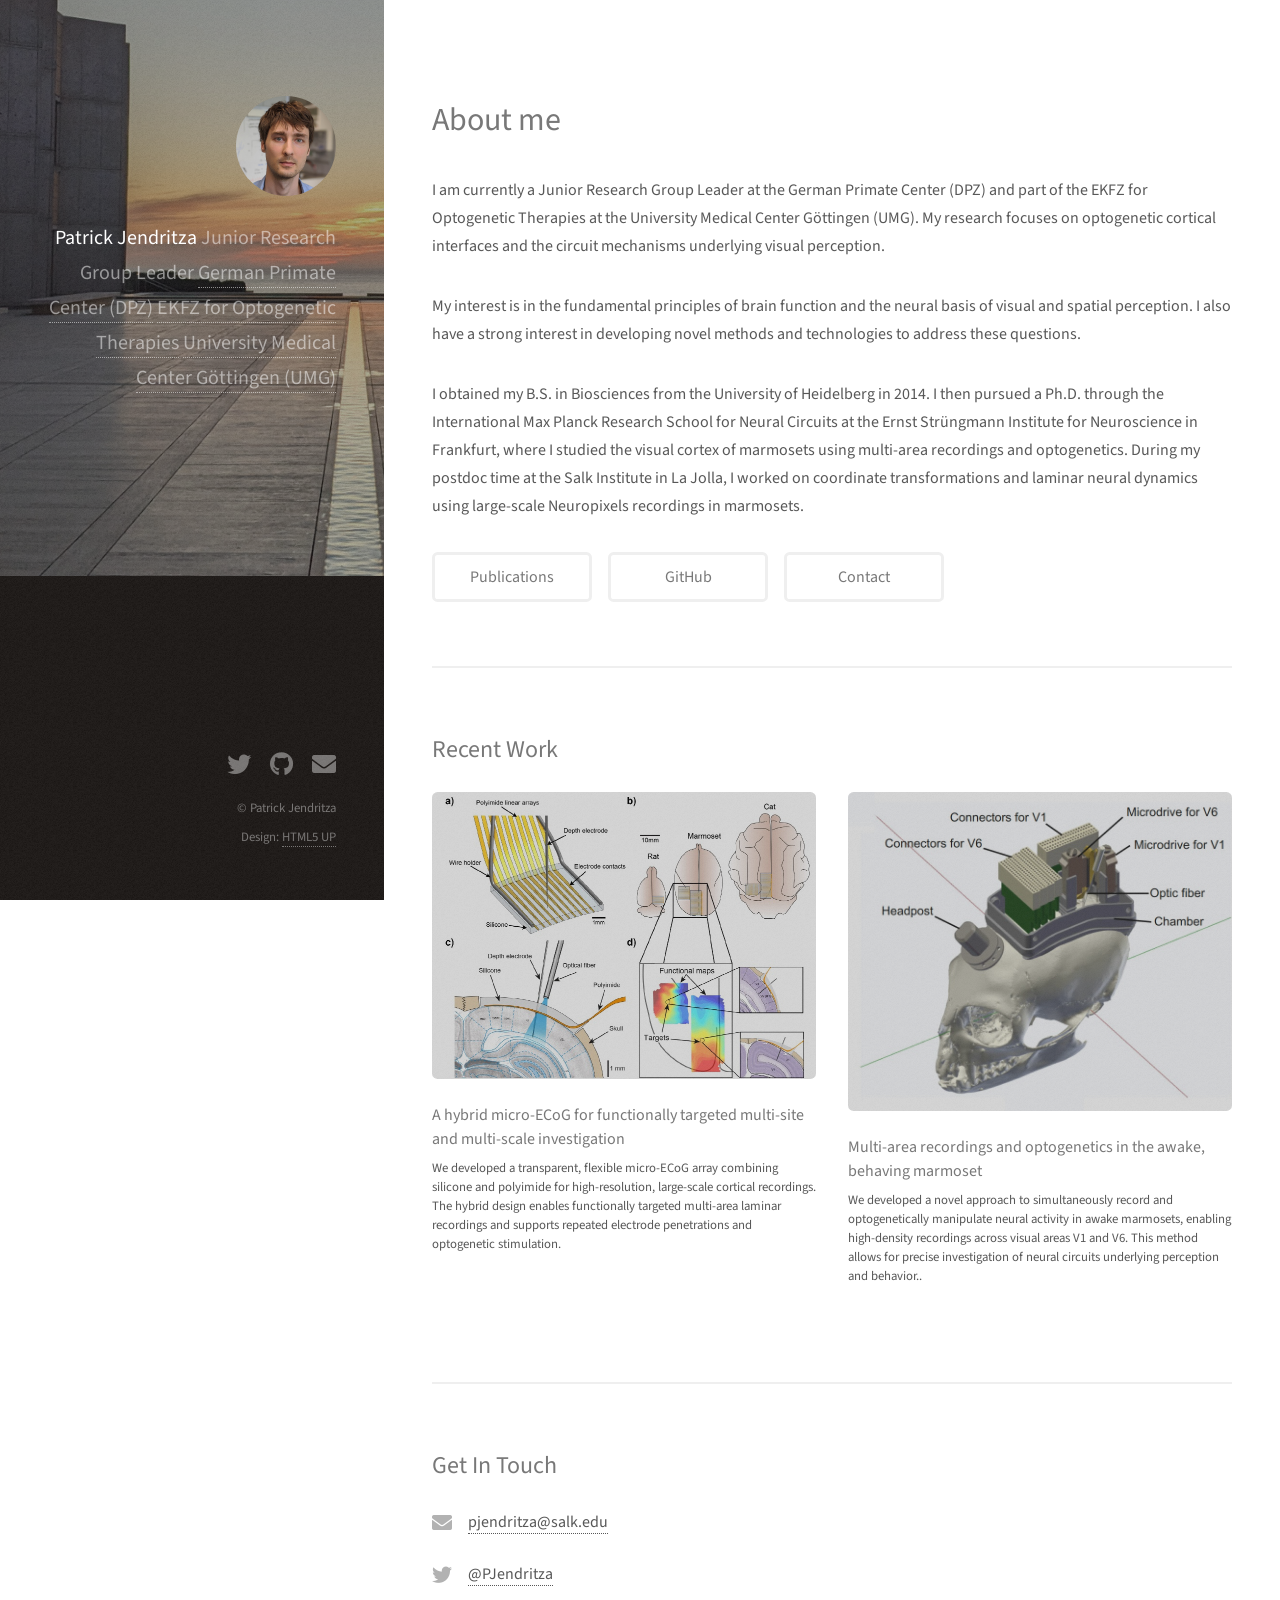
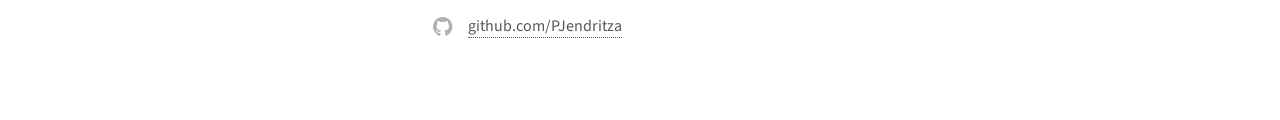
==== commit 84775e56: "website update" ====
--- a/index.html
+++ b/index.html
@@ -6,10 +6,15 @@
 -->
 <html>
 	<head>
-		<title>P.Jendritza</title>
+		<title>Patrick Jendritza, PhD</title>
 		<meta charset="utf-8" />
+		<meta name="description" content="Website of Patrick Jendritza, neuroscientist specializing in visual processing and optogenetics.">
+		<meta name="keywords" content="Patrick Jendritza, neuroscience, marmoset, optogenetics, visual cortex, brain research">
+		<meta name="author" content="Patrick Jendritza">
 		<meta name="viewport" content="width=device-width, initial-scale=1, user-scalable=no" />
 		<link rel="stylesheet" href="assets/css/main.css" />
+		<link rel="icon" type="image/png" href="images/favicon.png">
+
 	</head>
 	<body class="is-preload">
 
@@ -17,7 +22,14 @@
 	<header id="header">
 		<div class="inner">
 			<a href="#" class="image avatar"><img src="images/avatar.jpg" alt="" /></a>
-			<h1><strong>Patrick Jendritza</strong> <br />Postdoctoral fellow <br />in the <a href="https://reynolds.salk.edu/">Reynolds lab </a><br />at the Salk Institute</h1> 
+<h1>
+<strong>Patrick Jendritza</strong><br />
+Junior Research Group Leader<br />
+<a href="http://dpz.eu/en">German Primate Center (DPZ)</a><br />
+<a href="https://ekfz.uni-goettingen.de/en/portfolio/team-iv-optogenetic-cortical-interfaces/">EKFZ for Optogenetic Therapies</a><br />
+<a href="https://ekfz.uni-goettingen.de/en/portfolio/team-iv-optogenetic-cortical-interfaces/">University Medical Center Göttingen (UMG)</a>
+</h1>
+
 		</div>
 	</header>
 
@@ -29,8 +41,18 @@
 			<header class="major">
 				<h2>About me</h2>
 			</header>
-			<p>I am a neuroscientist interested in the fundamental principles of brain function and the neural basis of visual and spatial perception. I also have a keen interest in developing novel methods and technologies to address these questions. I obtained my B.S. in Biosciences from the University of Heidelberg in 2014. I then pursued a Ph.D. through the International Max Planck Research School for Neural Circuits at the Ernst Strüngmann Institute for Neuroscience in Frankfurt, where I studied the visual cortex of marmosets using multi-area recordings and optogenetics. My current research at the Salk Institute focuses on coordinate transformations, object representations, and laminar neural dynamics using large-scale Neuropixels recordings in the marmoset cortex.
-			</p>
+<p>
+I am currently a Junior Research Group Leader at the German Primate Center (DPZ) and part of the EKFZ for Optogenetic Therapies at the University Medical Center Göttingen (UMG). My research focuses on optogenetic cortical interfaces and the circuit mechanisms underlying visual perception.
+</p>
+
+<p>
+My interest is in the fundamental principles of brain function and the neural basis of visual and spatial perception. I also have a strong interest in developing novel methods and technologies to address these questions.
+</p>
+
+<p>
+I obtained my B.S. in Biosciences from the University of Heidelberg in 2014. I then pursued a Ph.D. through the International Max Planck Research School for Neural Circuits at the Ernst Strüngmann Institute for Neuroscience in Frankfurt, where I studied the visual cortex of marmosets using multi-area recordings and optogenetics. During my postdoc time at the Salk Institute in La Jolla, I worked on coordinate transformations and laminar neural dynamics using large-scale Neuropixels recordings in marmosets.
+</p>
+
 		<ul class="actions">
 			<li><a href="https://scholar.google.com/citations?user=TQZ0CTwAAAAJ" class="button" target="_blank">Publications</a></li>
 			<li><a href="https://github.com/PJendritza" class="button" target="_blank">GitHub</a></li>
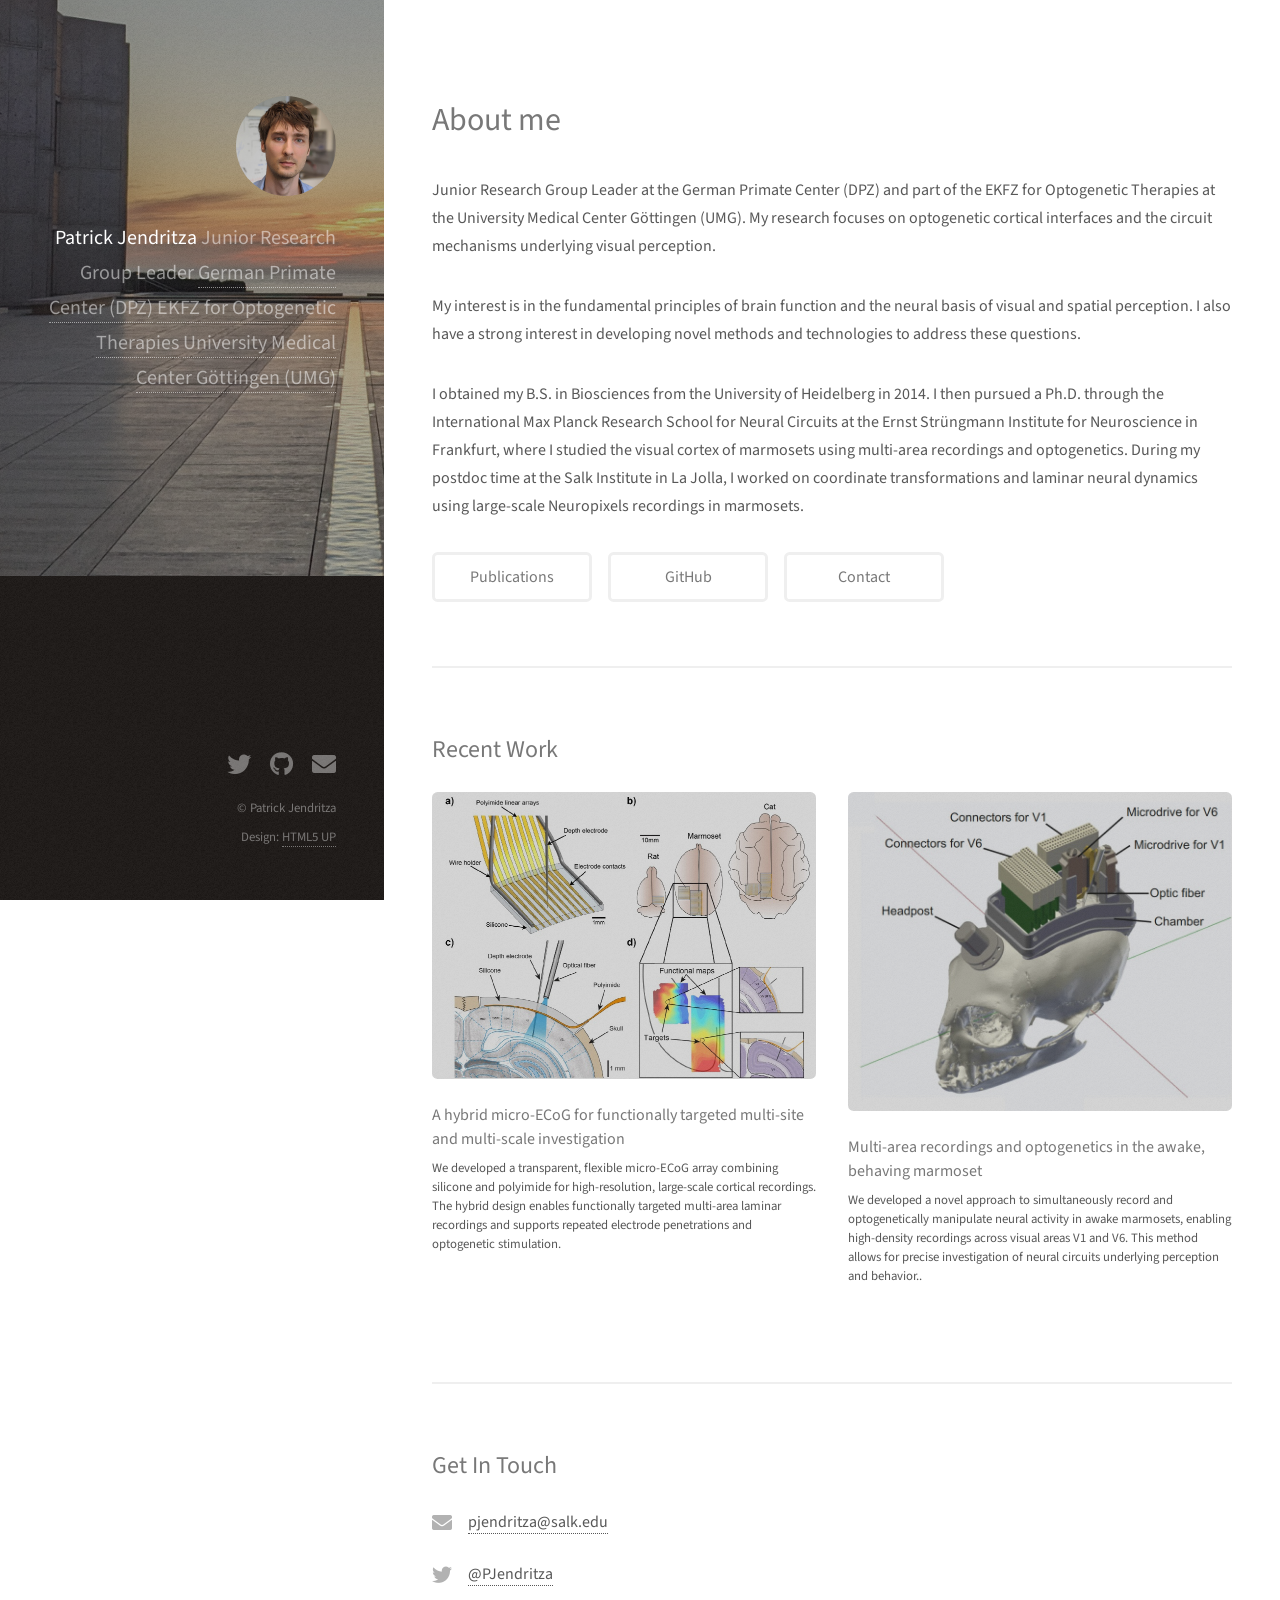
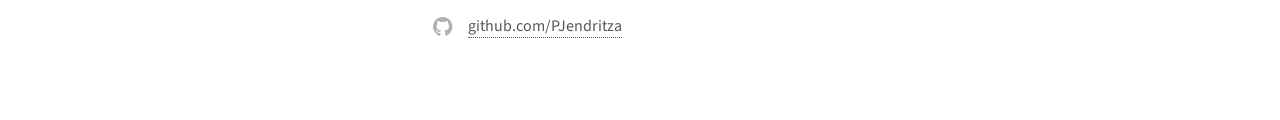
==== commit f28a0d3a: "website update" ====
--- a/index.html
+++ b/index.html
@@ -42,7 +42,7 @@
 				<h2>About me</h2>
 			</header>
 <p>
-I am currently a Junior Research Group Leader at the German Primate Center (DPZ) and part of the EKFZ for Optogenetic Therapies at the University Medical Center Göttingen (UMG). My research focuses on optogenetic cortical interfaces and the circuit mechanisms underlying visual perception.
+Junior Research Group Leader at the German Primate Center (DPZ) and part of the EKFZ for Optogenetic Therapies at the University Medical Center Göttingen (UMG). My research focuses on optogenetic cortical interfaces and the circuit mechanisms underlying visual perception.
 </p>
 
 <p>
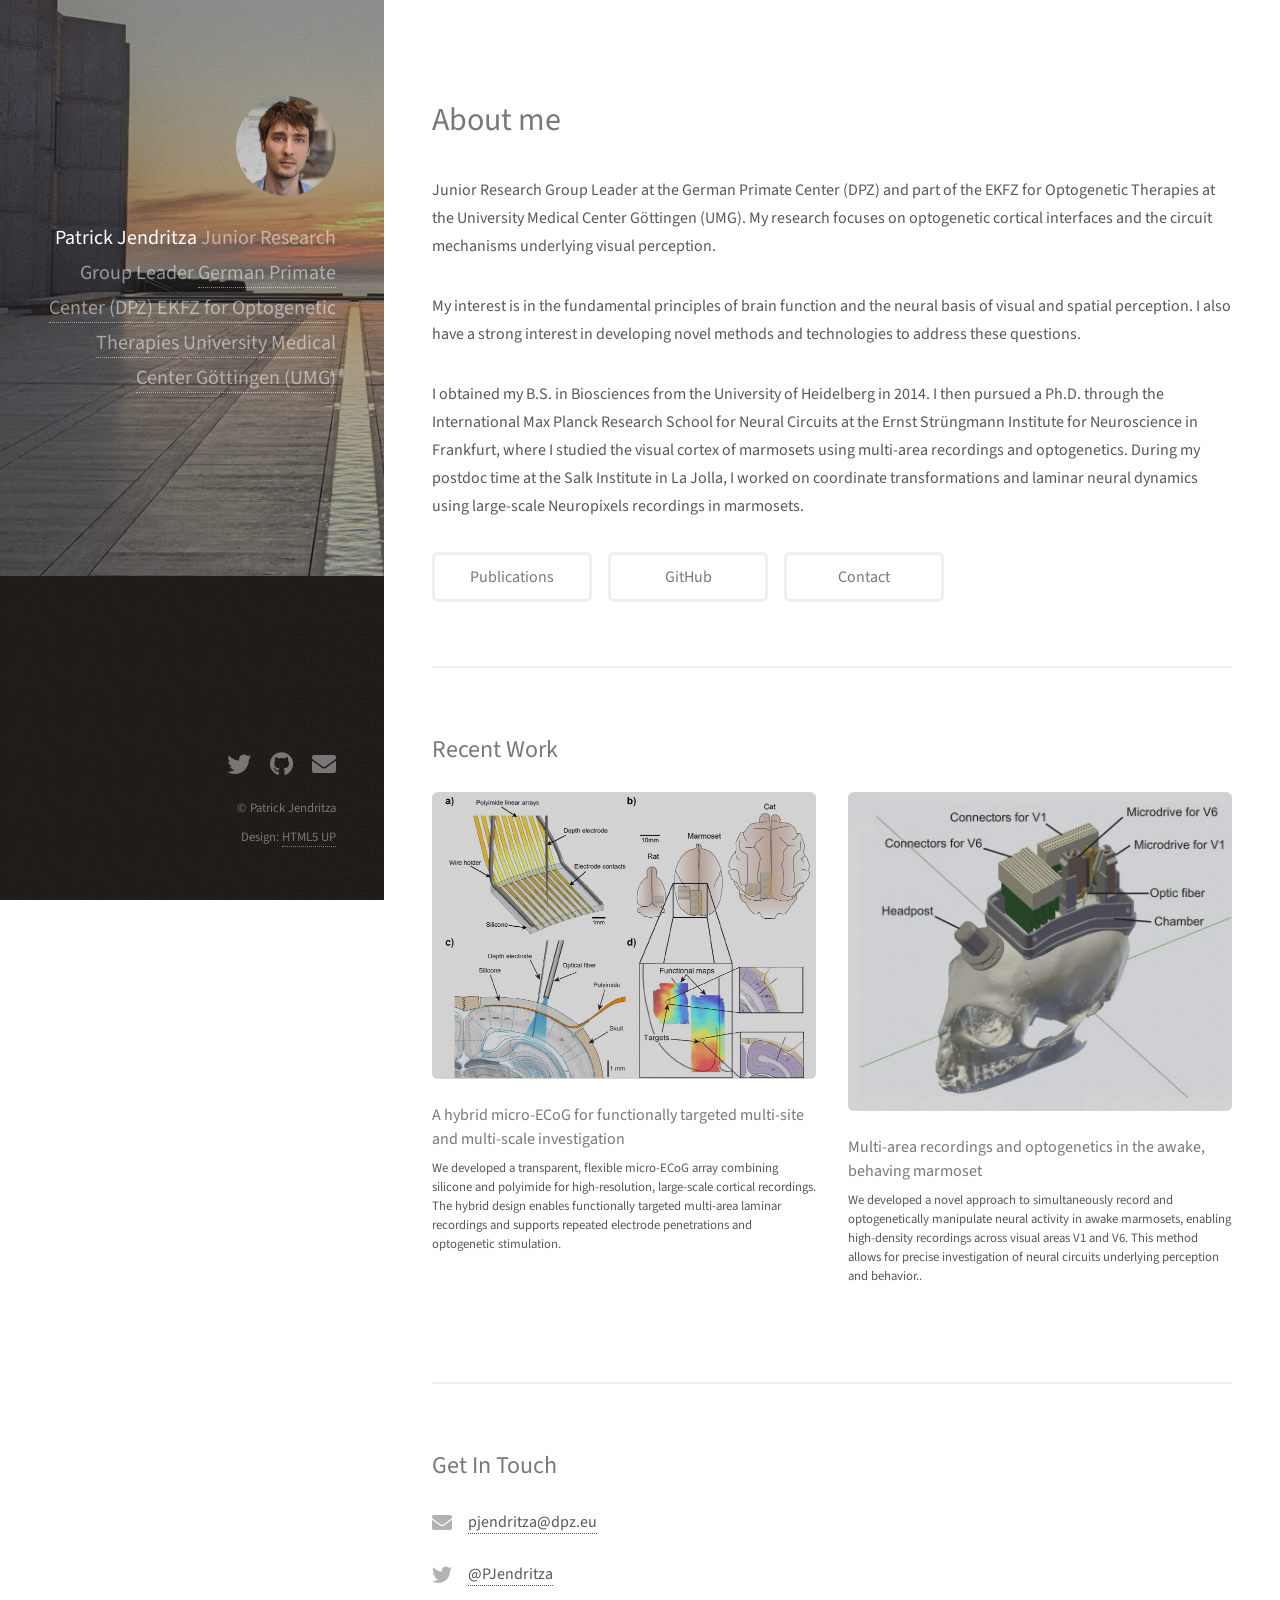
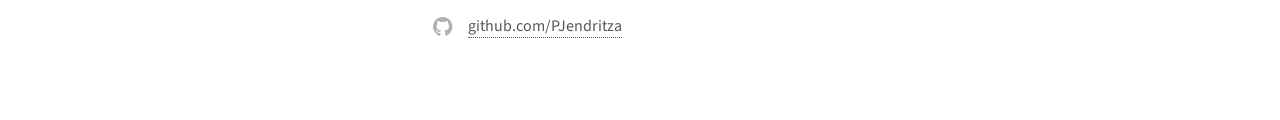
==== commit 43aa8989: "Add PhD ad page" ====
--- a/index.html
+++ b/index.html
@@ -25,7 +25,7 @@
 <h1>
 <strong>Patrick Jendritza</strong><br />
 Junior Research Group Leader<br />
-<a href="http://dpz.eu/en">German Primate Center (DPZ)</a><br />
+<a href="https://www.dpz.eu/en/auditory-neuroscience-and-optogenetics/research/visual-circuits-interfaces">German Primate Center (DPZ)</a><br />
 <a href="https://ekfz.uni-goettingen.de/en/portfolio/team-iv-optogenetic-cortical-interfaces/">EKFZ for Optogenetic Therapies</a><br />
 <a href="https://ekfz.uni-goettingen.de/en/portfolio/team-iv-optogenetic-cortical-interfaces/">University Medical Center Göttingen (UMG)</a>
 </h1>
@@ -97,7 +97,7 @@
 					<ul class="labeled-icons">
 						<li>
 							<h3 class="icon solid fa-envelope"><span class="label">Email</span></h3>
-							<a href="mailto:pjendritza@salk.edu">pjendritza@salk.edu</a>
+							<a href="mailto:pjendritza@dpz.eu">pjendritza@dpz.eu</a>
 						</li>
 						<li>
 							<h3 class="icon brands fa-twitter"><span class="label">Twitter</span></h3>
